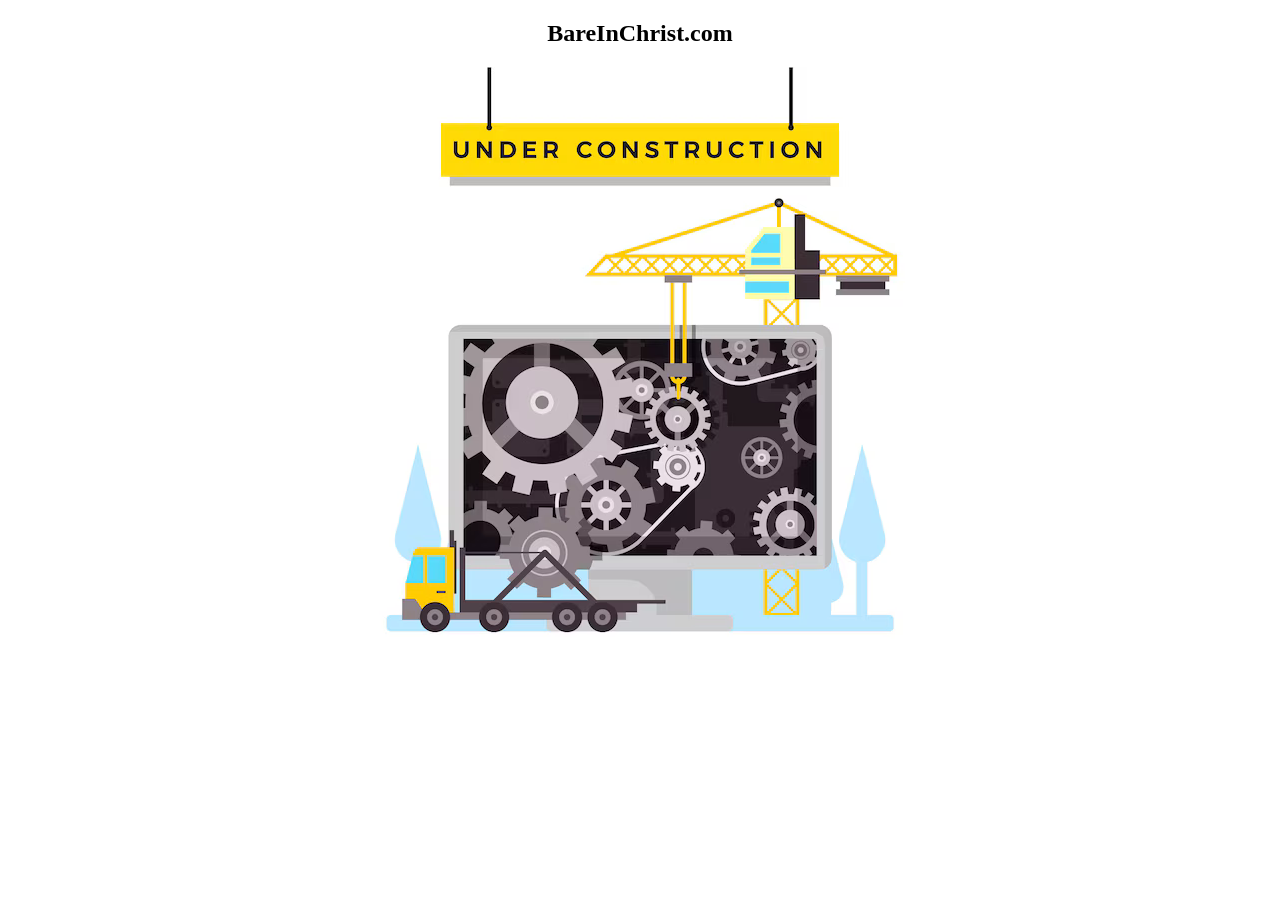
==== index.htm @ 4f3ec75a "Add files via upload" ====
<!DOCTYPE html>
<html lang="en">
<head>
    <meta charset="UTF-8">
    <meta name="viewport" content="width=device-width, initial-scale=1.0">
    <title>Website Coming Soon</title>

    <link rel="stylesheet" href="main.css">
    <link rel="stylesheet" href="media-query.css">
    
</head>

<body>
    <section>
        <h1>BareInChrist.com</h1>
        <div>
            <img src="eng-under-construction.png" alt="">
        </div>
    </section>
</body>
</html>
---- main.css ----
img {
    display: block;
    margin-left: auto;
    margin-right: auto;
}

h1 {text-align: center;}
p {text-align: center;}
div {text-align: center;}
---- media-query.css ----
/* 
  ##Device = Desktops
  ##Screen = 1281px to higher resolution desktops
*/

@media (min-width: 1281px) {
  
  /* CSS */
  
  img {
    width: 626px;
  }
}

/* 
  ##Device = Laptops, Desktops
  ##Screen = B/w 1025px to 1280px
*/

@media (min-width: 1025px) and (max-width: 1280px) {
  
  /* CSS */
  
  img {
    width: 626px;
  }
}

/* 
  ##Device = Tablets, Ipads (portrait)
  ##Screen = B/w 768px to 1024px
*/

@media (min-width: 768px) and (max-width: 1024px) {
  
  /* CSS */
  
  img {
    width: 626px;
  }
}

/* 
  ##Device = Tablets, Ipads (landscape)
  ##Screen = B/w 768px to 1024px
*/

@media (min-width: 768px) and (max-width: 1024px) and (orientation: landscape) {
  
  /* CSS */

  img {
    width: 626px;
  }
}

/* 
  ##Device = Low Resolution Tablets, Mobiles (Landscape)
  ##Screen = B/w 481px to 767px
*/

@media (min-width: 481px) and (max-width: 767px) {
  
  /* CSS */
  
  img {
    width: 80%;
  }
}

/* 
  ##Device = Most of the Smartphones Mobiles (Portrait)
  ##Screen = B/w 320px to 479px
*/

@media (min-width: 320px) and (max-width: 480px) {
  
  /* CSS */
  
  img {
    width: 80%;
  }
}
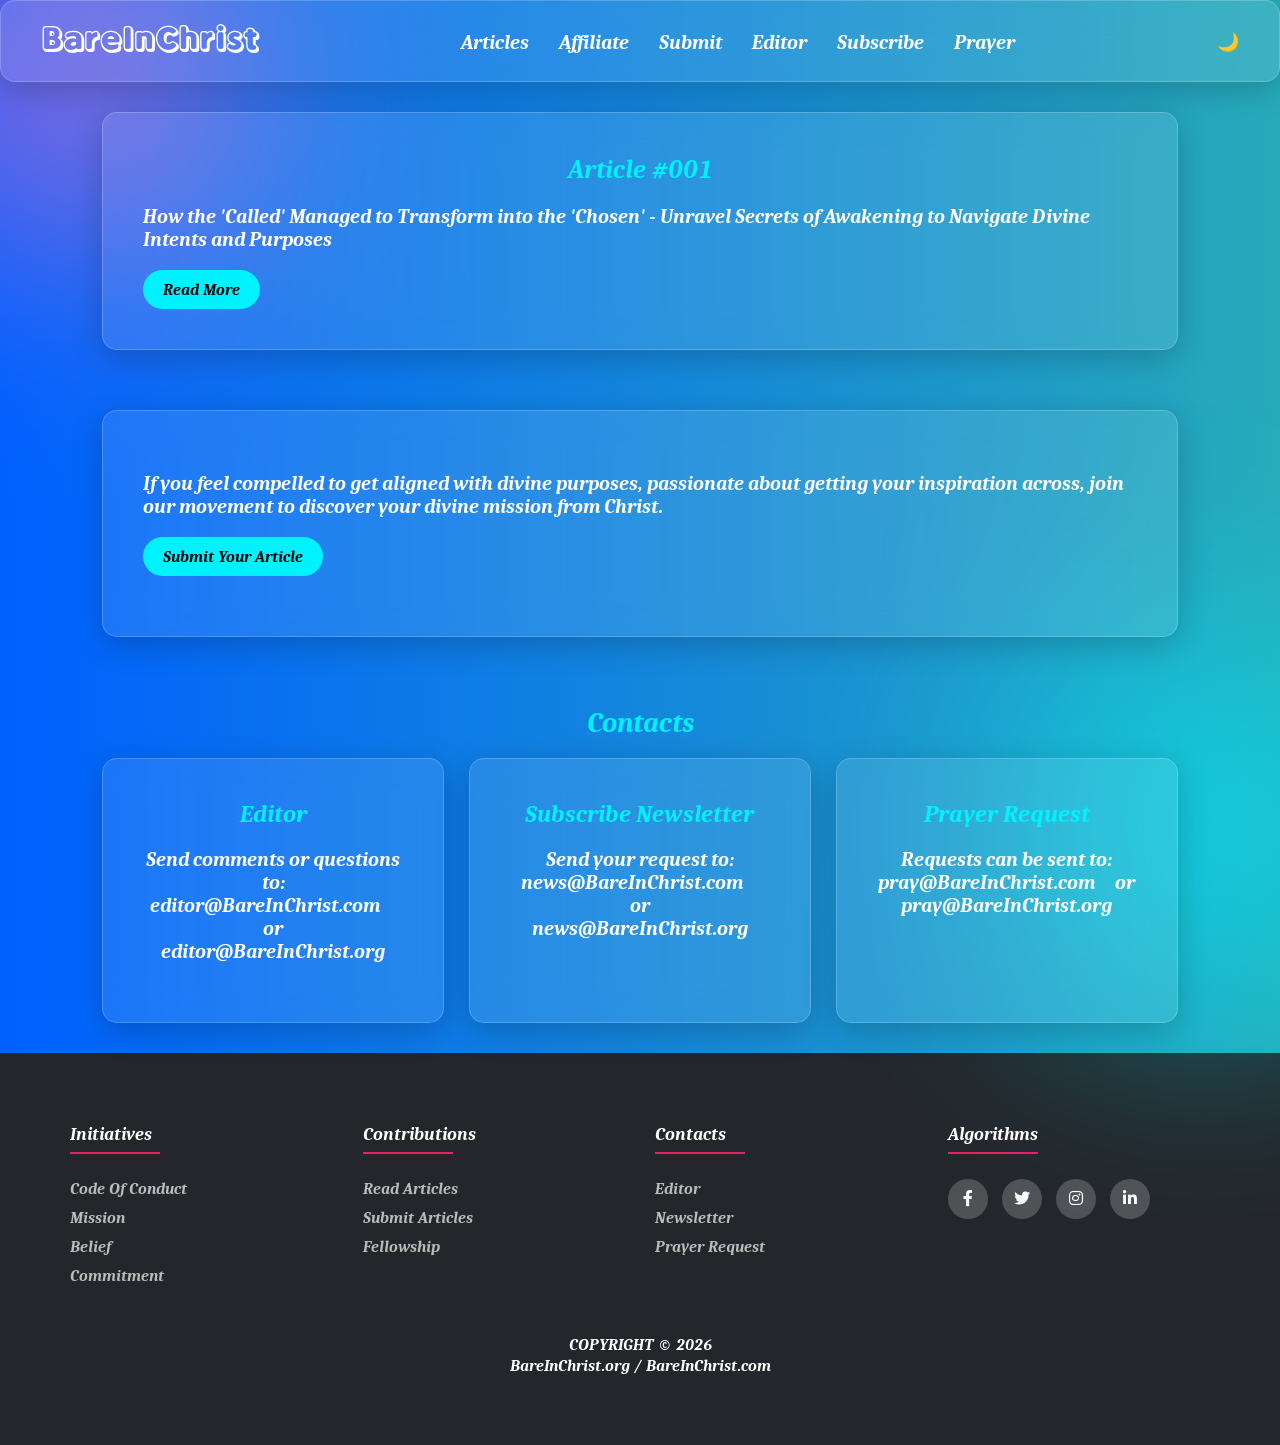
==== commit b6175a84: "Add files via upload" ====
--- a/index.htm
+++ b/index.htm
@@ -1,21 +1,216 @@
 <!DOCTYPE html>
 <html lang="en">
+
 <head>
+
     <meta charset="UTF-8">
     <meta name="viewport" content="width=device-width, initial-scale=1.0">
-    <title>Website Coming Soon</title>
-
-    <link rel="stylesheet" href="main.css">
-    <link rel="stylesheet" href="media-query.css">
+
+    <title>BareInChrist.com - Affiliate of BareInChrist.org</title>
+
+    <link rel="stylesheet" href="css/style.css">
     
+    <link rel="stylesheet" href="css/overlay.css">
+
+    <link rel="stylesheet" href="css/footer.css">
+
+    <link rel="stylesheet" type="text/css" href="font-awesome-5.15.1/all.min.css">
+
+
+    <script id="data1" type="application/json">
+    { "ID1" : "65:E@Coq2C6x?r9C:DE]4@>" }
+    </script>
+
+   <script id="data2" type="application/json">
+    { "ID2" : "65:E@Coq2C6x?r9C:DE]@C8" }
+    </script>
+
+       <script id="data3" type="application/json">
+    { "ID3" : "?6HDoq2C6x?r9C:DE]4@>" }
+    </script>
+
+       <script id="data4" type="application/json">
+    { "ID4" : "?6HDoq2C6x?r9C:DE]@C8" }
+    </script>
+
+       <script id="data5" type="application/json">
+    { "ID5" : "AC2Joq2C6x?r9C:DE]4@>" }
+    </script>
+
+       <script id="data6" type="application/json">
+    { "ID6" : "AC2Joq2C6x?r9C:DE]@C8" }
+    </script>
+
+    <script src="js/mnduhgkRGJOIE3HF6HO9ID8b6cOK.js"></script>
+
 </head>
 
+
 <body>
-    <section>
-        <h1>BareInChrist.com</h1>
-        <div>
-            <img src="eng-under-construction.png" alt="">
+
+    <!--- Background Blobs --->
+    <div class="blob blob1"></div>
+    <div class="blob blob2"></div>
+
+ 
+    <!--- Overlay Navigation PopUp Menu --->
+    <div id="myNav" class="overlay">
+        <a href="javascript:void(0)" class="closebtn" onclick="closeNav()">&times;</a>
+        <div id="overlay-content" class="overlay-content">
+            <a href="index.htm" onclick="closeNav()">Articles</a>
+            <a href="https://bareinchrist.org" onclick="closeNav()">Affiliate</a>
+            <a href="submit.htm" onclick="closeNav()">Submit</a>
+            <a href="#editor" onclick="closeNav()">Editor</a>
+            <a href="#subscribe" onclick="closeNav()">Subscribe</a>
+            <a href="#prayer" onclick="closeNav()">Prayer</a>
+        </div>
+    </div>
+
+    <header>
+    <nav class="navbar glass">
+        <span class="logo">
+                BareInChrist
+        </span>
+        <ul class="nav-links" id="navlinks">
+            <li><a href="index.htm">Articles</a></li>
+            <li><a href="https://bareinchrist.org">Affiliate</a></li>
+            <li><a href="submit.htm">Submit</a></li>
+            <li><a href="#editor">Editor</a></li>
+            <li><a href="#subscribe">Subscribe</a></li>
+            <li><a href="#prayer">Prayer</a></li>
+        </ul>
+        
+        <div class="nav-actions">
+            <button id="themeToggle">🌙</button>
+            <div class="hamburger" id="hamburger" onclick="openNav();">
+            &#9776;
+            </div>
+        </div>
+    </nav>
+    </header>
+
+
+    <!--- Hero Section --->
+    <section id="topic" class="section">
+        <div class="glass">
+            <div class="text">
+                <h2><span>Article #001</span></h2>
+                <p class="main">
+                    How the 'Called' Managed to Transform
+                    into the 'Chosen' - Unravel Secrets of
+                    Awakening to Navigate Divine 
+                    Intents and Purposes
+                </p>
+                <div class="buttons">
+                    <a href="art-001.htm" class="btn">Read More</a>
+                </div>
+            </div>
         </div>
     </section>
+
+    <!--- About --->
+    <section id="about" class="section">
+        <div class="glass">
+            <p class="main">
+                If you feel compelled to get aligned
+                with divine purposes, 
+                passionate about getting your 
+                inspiration across,
+                join our movement to discover your divine
+                mission from Christ.
+                <div class="buttons">
+                <a href="submit.htm" class="btn">Submit Your Article</a>
+                </div>
+            </p>
+        </div>
+    </section>
+
+    <!--- Projects --->
+    <section id="contact" class="section">
+        <h1>Contacts</h1>
+        <div class="project-grid">
+            <div id="editor" class="glass card">
+                <h3>Editor</h3>
+                <p class="main">
+                    Send comments or questions to: <br>
+                    <script>lzSkcVJmID1pOiUIjwe();</script> &nbsp; &nbsp; or <br>
+                    <script>vfV186SiID2j873jDMb();</script>
+                </p>
+            </div>
+            <div id="subscribe" class="glass card">
+                <h3>Subscribe Newsletter</h3>
+                <p class="main">
+                    Send your request to: <br>
+                    <script>mgU093JpID3n8k6lPCz();</script> &nbsp; &nbsp; or <br>
+                    <script>adf6y7QhID4kjUR8y2b();</script>
+                </p>
+            </div>
+            <div id="prayer" class="glass card">
+                <h3>Prayer Request</h3>
+                <p class="main">
+                    Requests can be sent to: <br>
+                    <script>qp9R6K8sID5siMF6g5Z();</script> &nbsp; &nbsp; or <br>
+                    <script>baidufsyID6qweovksh();</script>
+                </p>
+            </div>
+        </div>
+    </section>
+
+    <!--- Footer --->
+    <footer class="footer">
+        <div class="footer-container">
+            <div class="footer-row">
+                <div class="footer-col">
+                    <h4>Initiatives</h4>
+                    <ul>
+                        <li><a href="https://bareinchrist.org/code.htm">Code of Conduct</a></li>
+                        <li><a href="https://bareinchrist.org/mission.htm">Mission</a></li>
+                        <li><a href="https://bareinchrist.org/belief.htm">Belief</a></li>
+                        <li><a href="https://bareinchrist.org/commit.htm">Commitment</a></li>
+
+                    </ul>
+                </div>
+                <div class="footer-col">
+                    <h4>Contributions</h4>
+                    <ul>
+                        <li><a href="index.htm">Read Articles</a></li>
+                        <li><a href="submit.htm">Submit Articles</a></li>
+                        <li><a href="https://bareinchrist.org/fellowship.htm">Fellowship</a></li>
+                    </ul>
+                </div>
+                <div class="footer-col">
+                    <h4>Contacts</h4>
+                    <ul>
+                        <li><a href="index.htm#editor">Editor</a></li>
+                        <li><a href="index.htm#subscribe">Newsletter</a></li>
+                        <li><a href="index.htm#prayer">Prayer Request</a></li>
+                    </ul>
+                </div>
+                <div class="footer-col">
+                    <h4>Algorithms</h4>
+                    <div class="social-links">
+                        <a href="https://facebook.com"><i class="fab fa-facebook-f"></i></a>
+                        <a href="https://x.com"><i class="fab fa-twitter"></i></a>
+                        <a href="https://instagram.com"><i class="fab fa-instagram"></i></a>
+                        <a href="https://linkedin.com"><i class="fab fa-linkedin-in"></i></a>
+                    </div>
+                </div>
+            </div>
+        </div>
+        <div class="footer-copyright">
+            <div>
+                COPYRIGHT © <script>document.write( new Date().getFullYear() );</script> 
+            </div>
+            <div>
+                BareInChrist.org / BareInChrist.com
+            </div>
+        </div>
+    </footer>
+
 </body>
-</html>      +
+    <script src="js/scripts.js"></script>
+
+    <script src="js/overlay.js"></script>
+
+</html>
--- a/css/style.css
+++ b/css/style.css
@@ -0,0 +1,317 @@
+
+
+@font-face {
+    font-display: swap; 
+    font-family: 'BubaDEMO-Outline';
+    font-style: normal;
+    font-weight: bold;
+    src: url('BubaDEMO-Outline.otf') format('opentype'); 
+}
+
+span.logo {
+    font-family: 'BubaDEMO-Outline';
+    font-size: 33px;
+    line-height: 3rem; 
+}
+
+
+@font-face {
+    font-display: swap; 
+    font-family: 'Caladea-BoldItalic';
+    font-style: normal;
+    font-weight: bold;
+    src: url('Caladea-BoldItalic.ttf') format('truetype'); 
+    #font-size: 33px;
+    line-height: 0.8rem;
+}
+
+
+@font-face {
+    font-display: swap; 
+    font-family: 'Ampera';
+    font-style: normal;
+    font-weight: bold;
+    src: url('Ampera.ttf') format('truetype'); 
+}
+
+span.signature {
+    font-family: 'Ampera';
+    font-size: 33px;
+    line-height: 2.8rem;
+}
+
+
+*{
+    margin: 0;
+    padding: 0;
+    box-sizing: border-box;
+    #font-family: 'Segoe UI', Tahoma, Geneva, Verdana, sans-serif;
+    font-family: 'Caladea-BoldItalic';
+    scroll-behavior: smooth;
+}
+
+
+body {
+    min-height: 100vh;
+    background: linear-gradient(to right, #0061FF, #27abba);
+    color: #fff;
+    overflow-x: hidden
+}
+
+
+/*--- Dark Mode ---*/
+body.dark {
+    background: linear-gradient(
+        135deg, #141e30, #243b55
+    );
+}
+
+
+/*--- Blobs ---*/
+
+.blob {
+    position: absolute;
+    width: 350px;
+    height: 350px;
+    border-radius: 50%;
+    filter: blur(120px);
+    opacity: 0.6;
+    #z-index: -1;
+    pointer-events: none;
+}
+
+.blob1 {
+    background: #ff6ec4;
+    top: -100px;
+    left: -100px;
+}
+
+.blob2 {
+    background: #00f2fe;
+    bottom: -100px;
+    right: -100px;
+}
+
+
+/* navbar */
+
+header {
+    padding: 20px, 8%;
+}
+
+.navbar {
+    display: flex;
+    justify-content: space-between;
+    align-items: center;
+    height: 80px;
+}
+
+.nav-links {
+    display: flex;
+    gap: 30px;
+    list-style: none;
+    font-size: 24px;
+}
+
+.nav-links a {
+    color: #fff;
+    text-decoration: none;
+    transition: 0.3s;
+}
+
+.nav-links a:hover {
+    opacity: 0.7;
+    text-decoration: underline;
+    font-weight: bold;
+    font-size: +1;
+    color: cyan;
+}
+
+
+.nav-actions {
+    display: flex;
+    gap: 15px;
+    align-items: center;
+}
+
+#themeToggle {
+    background: none;
+    border: none;
+    font-size: 18px;
+    cursor: pointer;
+    color:#fff;
+}
+
+.menu-button{
+    display: none;
+    background: none;
+    font-size: 28px;
+    font-weight: bold;
+}
+
+.hamburger {
+    display: none;
+    font-size: 26px;
+    cursor: pointer;
+}
+
+
+/*--- Image ---*/
+
+.image img {
+    width: 260px;
+    height: 260px;
+    border-radius: 50%;
+    border: 4px solid rgba(255, 255, 255, 0.4);
+}
+
+
+/*--- Buttons ---*/
+
+.buttons {
+    display: flex;
+    gap: 15px;
+    margin-top: 20px;
+}
+
+.btn {
+    padding: 10px 20px;
+    border-radius: 25px;
+    background: #00f2fe;
+    color: #000;
+    font-weight: bold;
+    text-decoration: none;
+    transition: 0.3s;
+}
+
+.btn:hover {
+    transform: translateY(-3px);
+    #background: darkgoldenrod;
+    background: darkred;
+    color: #fff;
+}
+
+.btn.outline {
+    background: transparent;
+    border: 2px solid #fff;
+    color: #fff;
+}
+
+
+/*--- Projects ---*/
+
+.project-grid {
+    display: grid;
+    grid-template-columns: 
+        repeat(auto-fit, minmax(250px, 1fr));
+    gap: 25px;
+}
+
+.card {
+    text-align: center;
+    transition: 0.3s;
+}
+
+.card:hover {
+    /*  transform: translateY(-8px);  */
+    transform: translateY(-10px) scale(1.05);
+}
+
+
+/*--- glass ---*/
+.glass {
+    background: rgba(255, 255, 255, 0.1);
+    backdrop-filter: blur(18px);
+    border-radius: 15px;
+    border: 1px solid rgba(255, 255, 255, 0.2);
+    box-shadow: 0 8px 32px rgba(0, 0, 0, 0.2);
+    padding: 40px;
+}
+
+
+/*--- Responsive ---*/
+
+@media(max-width: 968px){
+    .nav-links {
+        display: none;
+    }
+    .hamburger {
+        display: flex;
+        gap: 10px;
+    }
+}
+
+@media(min-width: 970px){
+    .hamburger {
+        display: none;
+    }
+}
+
+
+/*--- Sections ---*/
+
+section {
+    padding: 30px 8%;  /*--- outside spacing ---*/
+}
+
+section h1 {
+    text-align: center;
+    margin-top: 8px;
+    margin-bottom: 20px;
+    #margin: 8px 0;
+}
+
+section h2 {
+    text-align: center;
+    #margin-top: 0;
+    #margin-bottom: 10px;
+    #margin: 8px 0;
+}
+
+section h3 {
+    text-align: center;
+    #margin-top: 0;
+    #margin-bottom: 10px;
+    #margin: 8px 0;
+}
+
+
+/*--- Paragraph ---*/
+
+p {
+    font-size: 20px;
+    margin-top: 20px;
+    margin-bottom: 20px;
+}
+
+p.quote {
+    font-size: 16px;
+}
+
+p.main {
+    font-size: 20px;   
+}
+
+h1 {
+    font-size: 28px;
+    color: #00f2fe;
+}
+
+h2 {
+    font-size: 26px;
+    color: #00f2fe;
+}
+
+h3 {
+    font-size: 24px;
+    color: #00f2fe;
+}
+
+ul {
+    list-style-type: disc; 
+    list-style: disc;
+}
+
+li {
+    font-size: 20px;
+}
--- a/css/overlay.css
+++ b/css/overlay.css
@@ -0,0 +1,72 @@
+.overlay {
+  display: none;
+  height: 500px;
+  #width: 100%;
+  width: 250px;
+  position: fixed;
+  z-index: 1;
+  top: 0;
+  #left: 0;
+  right: 0;
+  #background-color: rgb(0,0,0);
+  #background-color: rgba(0,0,0, 0.9);
+  background-color: rgba(255, 255, 255, .55);
+  #background: linear-gradient(135deg, #141e30, #243b55);
+  flex-direction: column;
+  align-items: flex-start;
+  justify-content: flex-start;
+  border-radius: 15px;
+}
+
+.overlay-content {
+  display: none;
+  position: relative;
+  top: 15%;
+  width: 100%;
+  height: 100%;
+  text-align: center;
+  margin-top: 5px;
+  margin-bottom: 5px;
+  gap: 5px;
+}
+
+.overlay a {
+  padding: 5px;
+  text-decoration: none;
+  font-size: 34px;
+  font-weight: bold;
+  #color: #818181;
+  color: darkblue;
+  display: block;
+  transition: 0.3s;
+}
+
+.overlay a:hover, .overlay a:focus {
+  #color: #f1f1f1;
+  #color: darkcyan;
+  #color: cyan;
+  #color: yellow;
+  color: red;
+  font-weight: bolder;
+  font-size: 36px;
+}
+
+
+/*--- max-height: 450px; ---*/
+@media screen and (max-height: 768px) {
+  .overlay a {font-size: 25px}
+  .overlay a:hover {font-size: 27px}
+  .overlay .closebtn {
+  font-size: 45px;
+  top: 0;
+  right: 28px;
+  position: absolute;
+  }
+  .overlay .closebtn:hover {
+    font-size: 45px;
+    font-weight: bold;
+    top: 0;
+    right: 28px;
+    position: absolute; 
+  }
+}
--- a/css/footer.css
+++ b/css/footer.css
@@ -0,0 +1,99 @@
+
+.footer-container{
+	max-width: 1170px;
+	margin:auto;
+}
+
+.footer-row{
+	display: flex;
+	flex-wrap: wrap;
+}
+
+ul{
+	list-style: none;
+}
+
+.footer{
+	background-color: #24262b;
+    padding: 70px 0;
+}
+
+.footer-col{
+   width: 25%;
+   padding: 0 15px;
+}
+.footer-col h4{
+	font-size: 18px;
+	color: #ffffff;
+	text-transform: capitalize;
+	margin-bottom: 35px;
+	font-weight: 500;
+	position: relative;
+}
+.footer-col h4::before{
+	content: '';
+	position: absolute;
+	left:0;
+	bottom: -10px;
+	background-color: #e91e63;
+	height: 2px;
+	box-sizing: border-box;
+	width: 90px;
+}
+.footer-col ul li:not(:last-child){
+	margin-bottom: 10px;
+}
+.footer-col ul li a{
+	font-size: 16px;
+	text-transform: capitalize;
+	color: #ffffff;
+	text-decoration: none;
+	font-weight: 300;
+	color: #bbbbbb;
+	display: block;
+	transition: all 0.3s ease;
+}
+.footer-col ul li a:hover{
+	color: #ffffff;
+	padding-left: 8px;
+}
+.footer-col .social-links a{
+	display: inline-block;
+	height: 40px;
+	width: 40px;
+	background-color: rgba(255,255,255,0.2);
+	margin:0 10px 10px 0;
+	text-align: center;
+	line-height: 40px;
+	border-radius: 50%;
+	color: #ffffff;
+	transition: all 0.5s ease;
+}
+.footer-col .social-links a:hover{
+	color: #24262b;
+	background-color: #ffffff;
+}
+
+.footer-copyright {
+	display: flex;
+	flex-direction: column;
+	align-items: center;
+	justify-content: center;
+	text-align: center;
+	font-size: 16px;
+	margin-top: 50px;
+	row-gap: 2px;
+}
+
+/*responsive*/
+@media(max-width: 767px){
+  .footer-col{
+    width: 50%;
+    margin-bottom: 30px;
+}
+}
+@media(max-width: 574px){
+  .footer-col{
+    width: 100%;
+}
+}
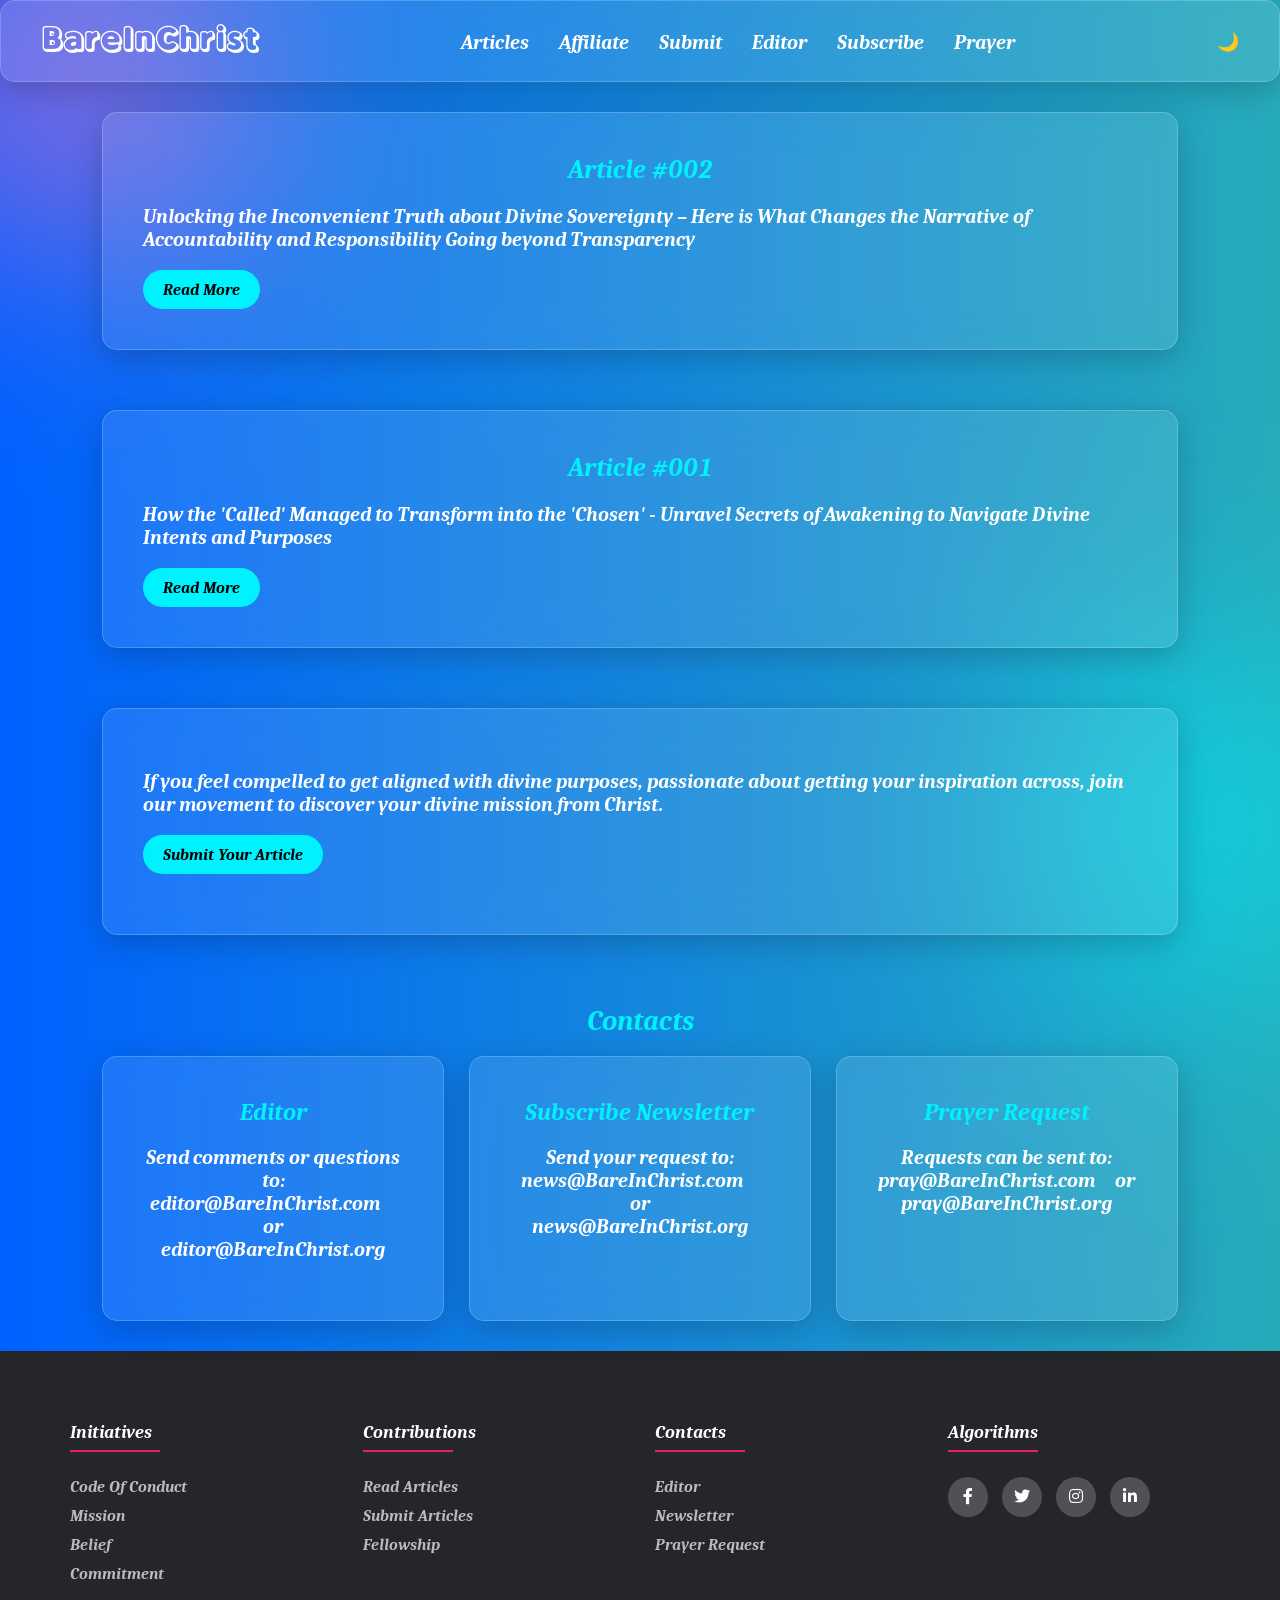
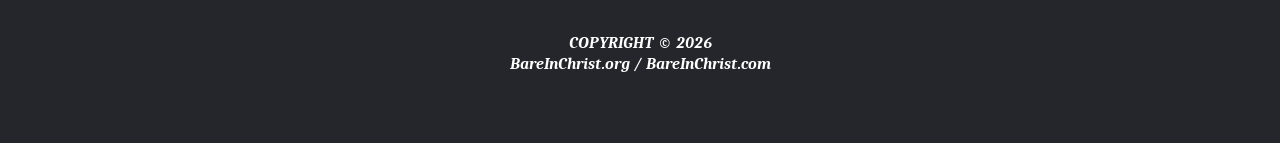
==== commit 9db3336a: "Add files via upload" ====
--- a/index.htm
+++ b/index.htm
@@ -91,6 +91,23 @@
 
 
     <!--- Hero Section --->
+
+    <section id="topic" class="section">
+        <div class="glass">
+            <div class="text">
+                <h2><span>Article #002</span></h2>
+                <p class="main">
+                    Unlocking the Inconvenient Truth about Divine Sovereignty 
+                    – Here is What Changes the Narrative of Accountability and 
+                    Responsibility Going beyond Transparency
+                </p>
+                <div class="buttons">
+                    <a href="art-002.htm" class="btn">Read More</a>
+                </div>
+            </div>
+        </div>
+    </section>
+
     <section id="topic" class="section">
         <div class="glass">
             <div class="text">
@@ -107,6 +124,7 @@
             </div>
         </div>
     </section>
+
 
     <!--- About --->
     <section id="about" class="section">
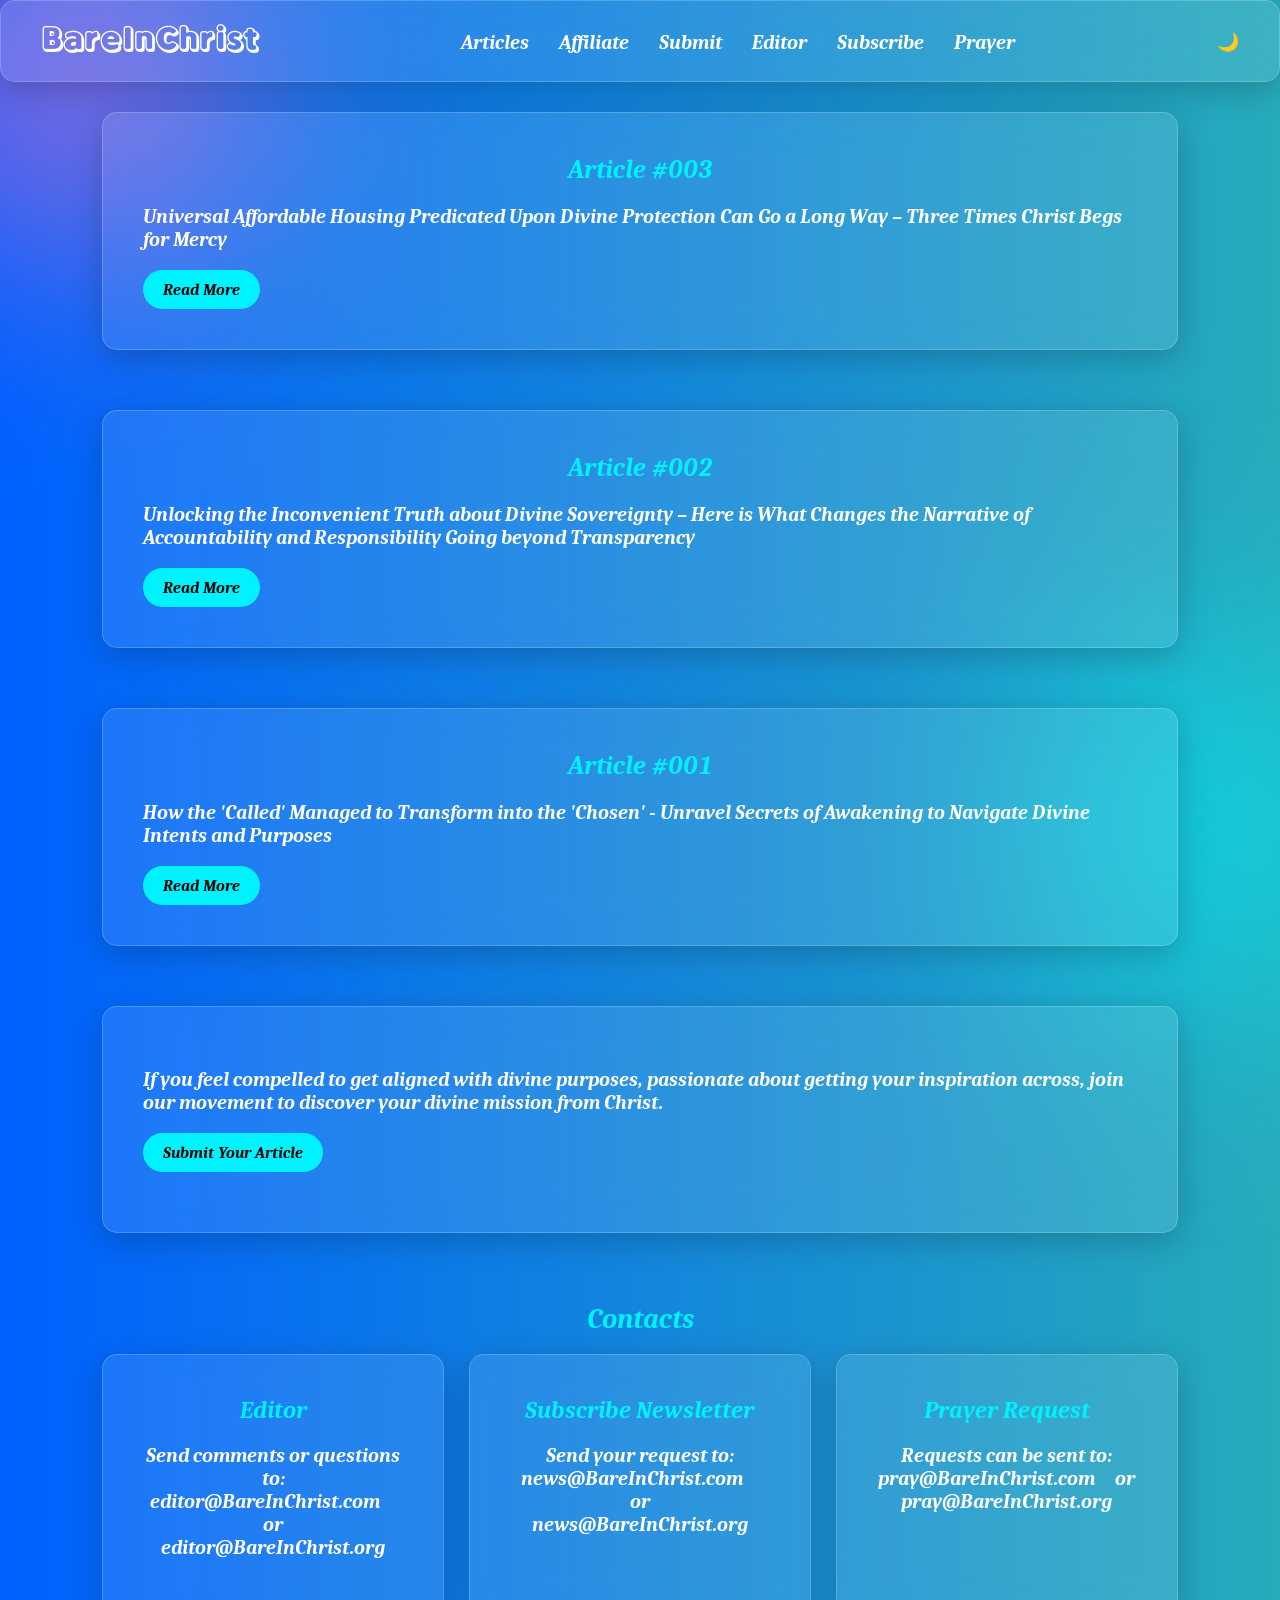
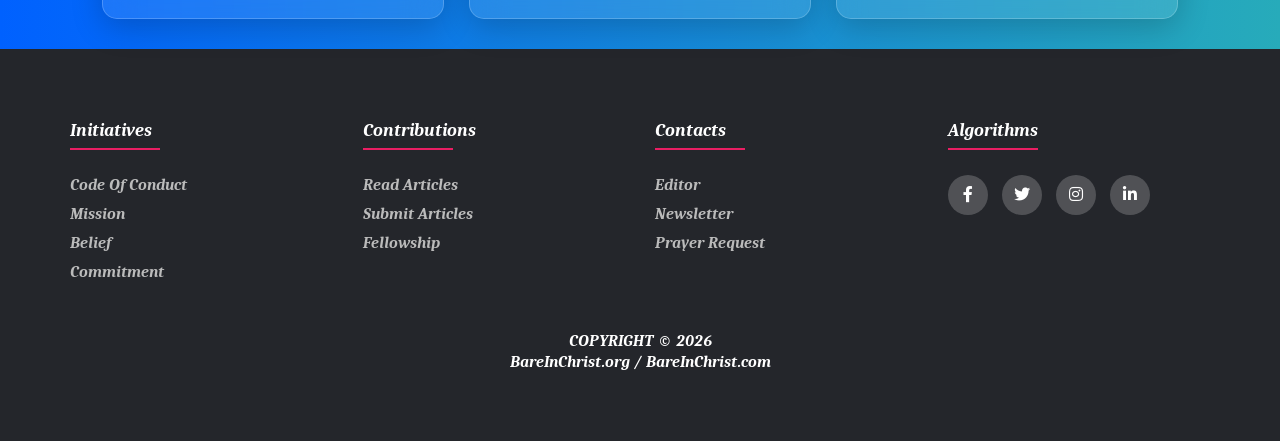
==== commit ed3e5b06: "Add files via upload" ====
--- a/index.htm
+++ b/index.htm
@@ -90,7 +90,24 @@
     </header>
 
 
+
     <!--- Hero Section --->
+
+    <section id="topic" class="section">
+        <div class="glass">
+            <div class="text">
+                <h2><span>Article #003</span></h2>
+                <p class="main">
+                    Universal Affordable Housing Predicated Upon 
+                    Divine Protection Can Go a Long Way 
+                    – Three Times Christ Begs for Mercy
+                </p>
+                <div class="buttons">
+                    <a href="art-003.htm" class="btn">Read More</a>
+                </div>
+            </div>
+        </div>
+    </section>
 
     <section id="topic" class="section">
         <div class="glass">
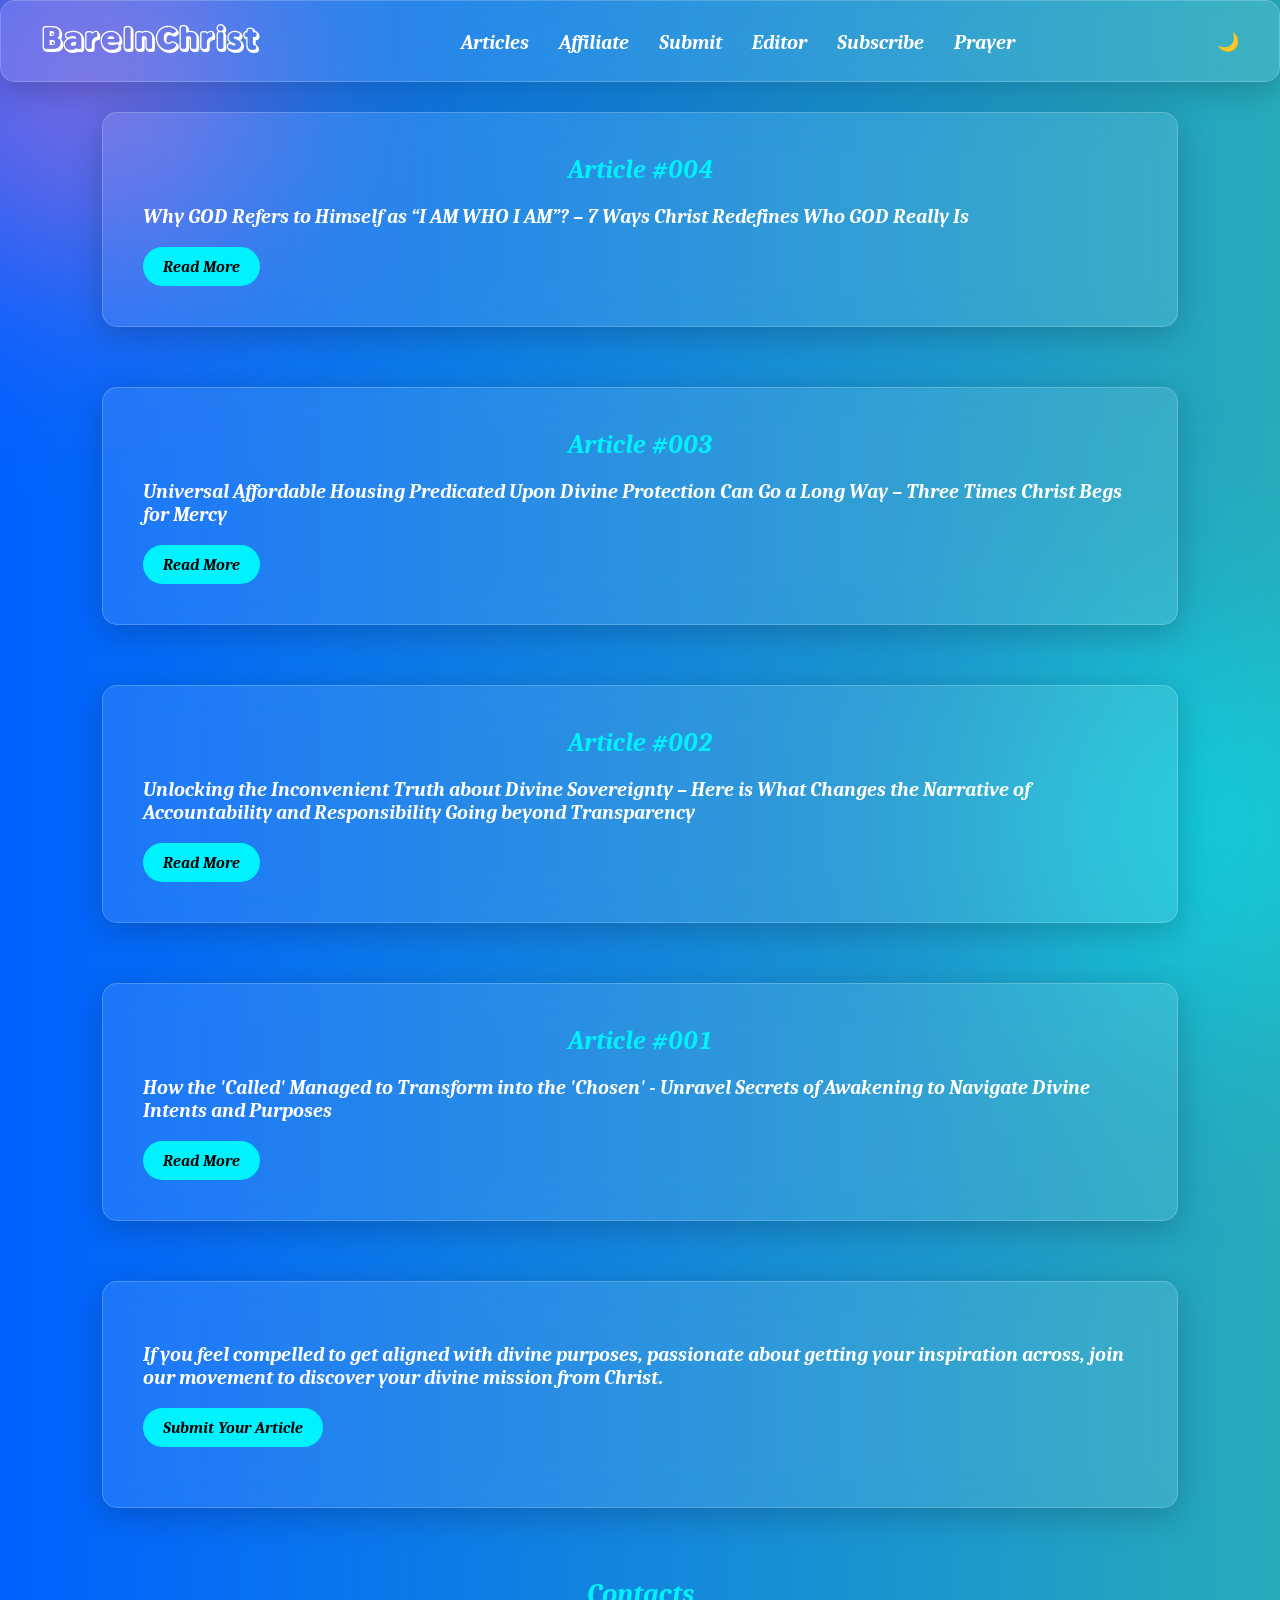
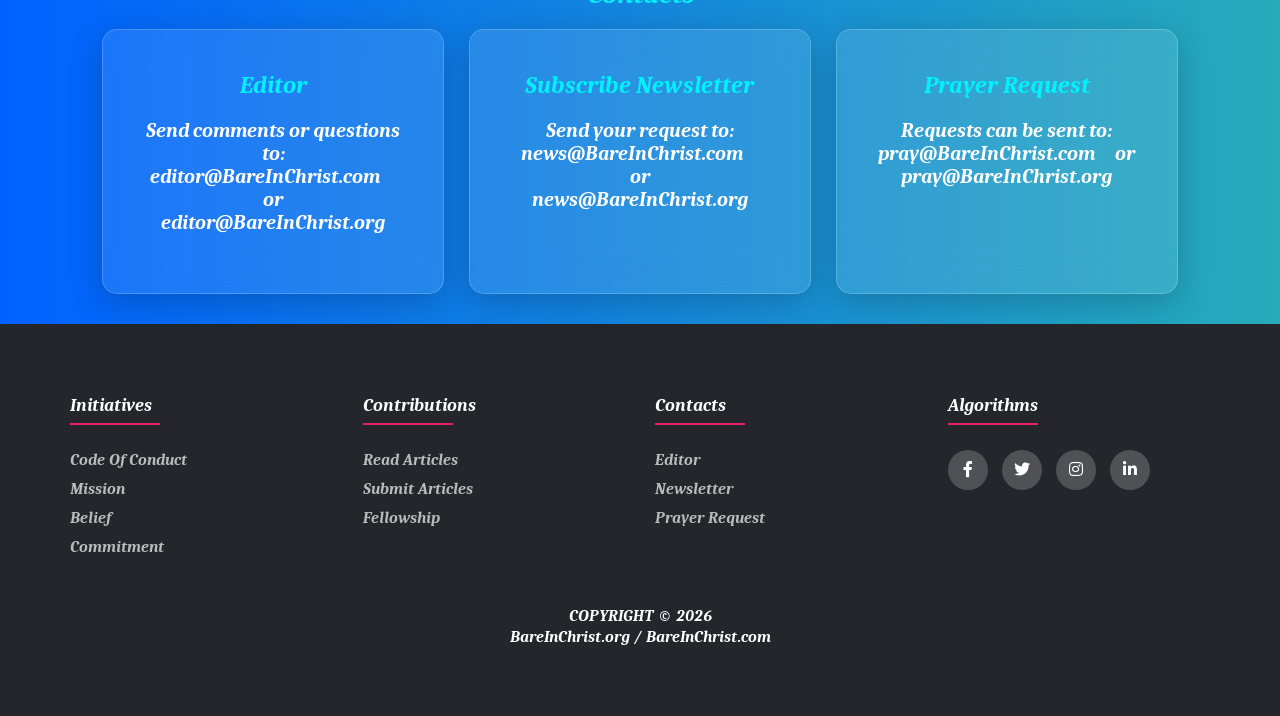
==== commit 70122c57: "Add files via upload" ====
--- a/index.htm
+++ b/index.htm
@@ -96,6 +96,21 @@
     <section id="topic" class="section">
         <div class="glass">
             <div class="text">
+                <h2><span>Article #004</span></h2>
+                <p class="main">
+                    Why GOD Refers to Himself as “I AM WHO I AM”? 
+                    – 7 Ways Christ Redefines Who GOD Really Is
+                </p>
+                <div class="buttons">
+                    <a href="art-004.htm" class="btn">Read More</a>
+                </div>
+            </div>
+        </div>
+    </section>
+
+    <section id="topic" class="section">
+        <div class="glass">
+            <div class="text">
                 <h2><span>Article #003</span></h2>
                 <p class="main">
                     Universal Affordable Housing Predicated Upon 
--- a/css/style.css
+++ b/css/style.css
@@ -308,6 +308,7 @@
 }
 
 ul {
+    font-size: 20px;
     list-style-type: disc; 
     list-style: disc;
 }
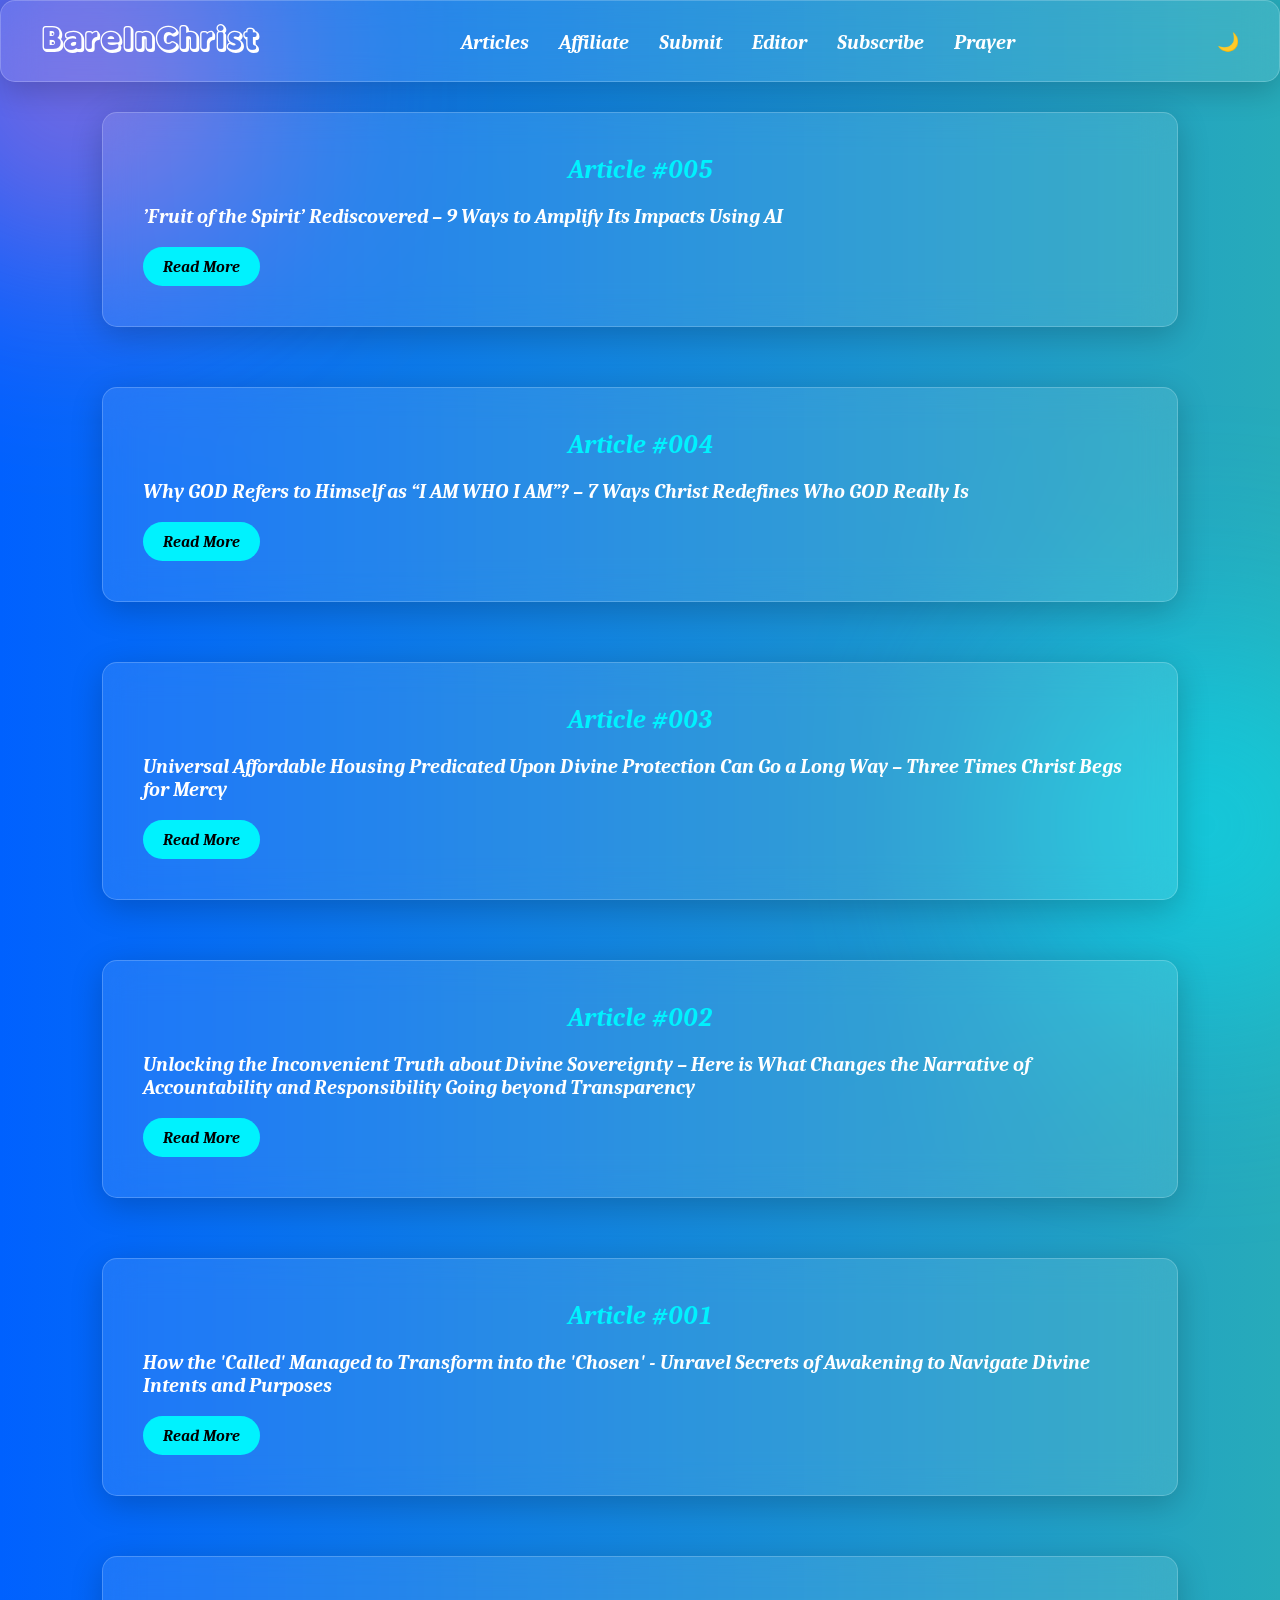
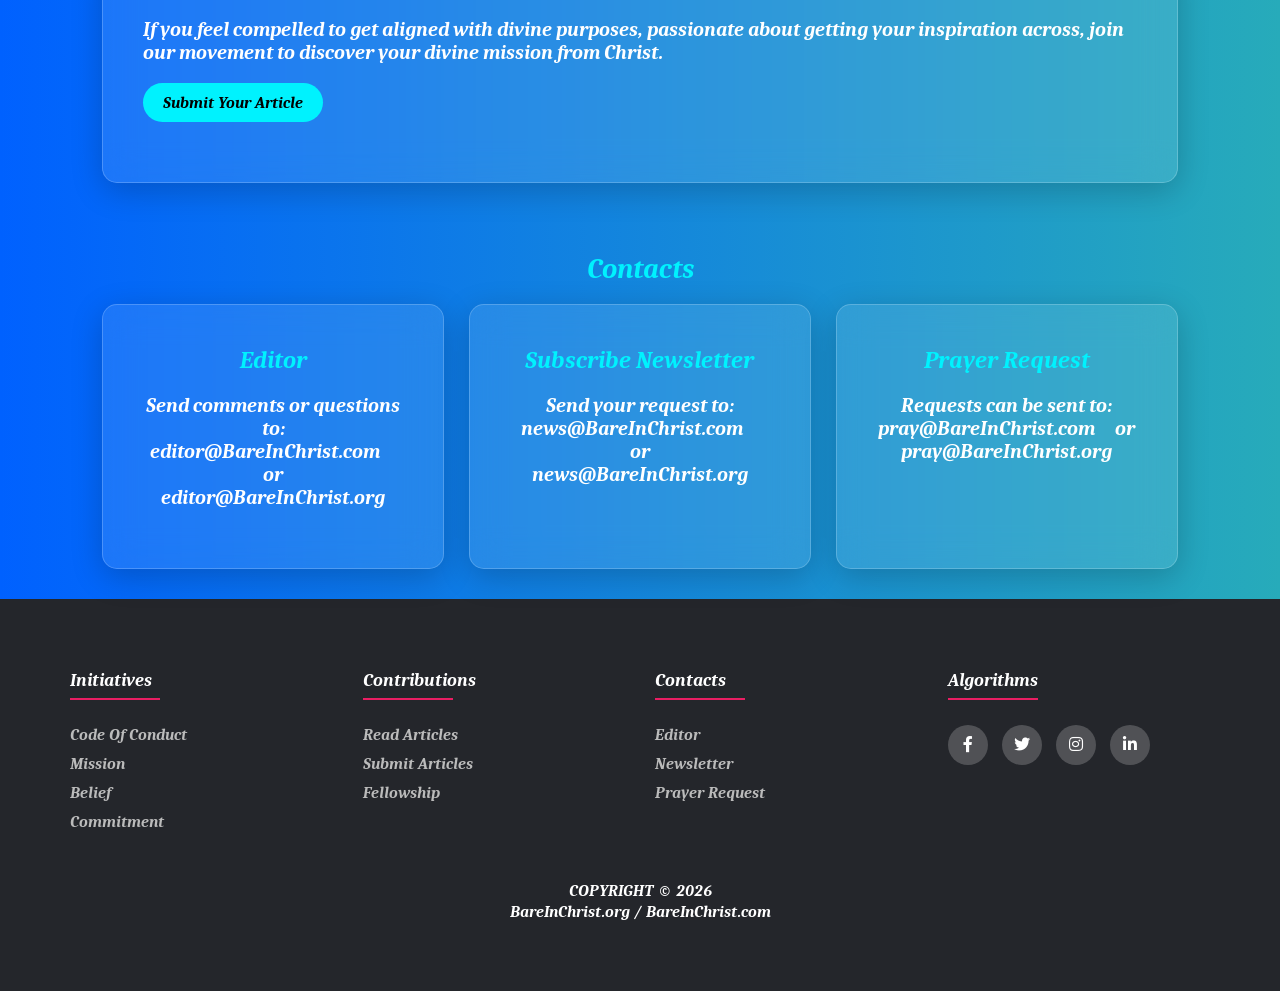
==== commit 77b0e187: "Add files via upload" ====
--- a/index.htm
+++ b/index.htm
@@ -96,6 +96,21 @@
     <section id="topic" class="section">
         <div class="glass">
             <div class="text">
+                <h2><span>Article #005</span></h2>
+                <p class="main">
+                    ’Fruit of the Spirit’ Rediscovered 
+                    – 9 Ways to Amplify Its Impacts Using AI 
+                </p>
+                <div class="buttons">
+                    <a href="art-005.htm" class="btn">Read More</a>
+                </div>
+            </div>
+        </div>
+    </section>
+
+    <section id="topic" class="section">
+        <div class="glass">
+            <div class="text">
                 <h2><span>Article #004</span></h2>
                 <p class="main">
                     Why GOD Refers to Himself as “I AM WHO I AM”? 
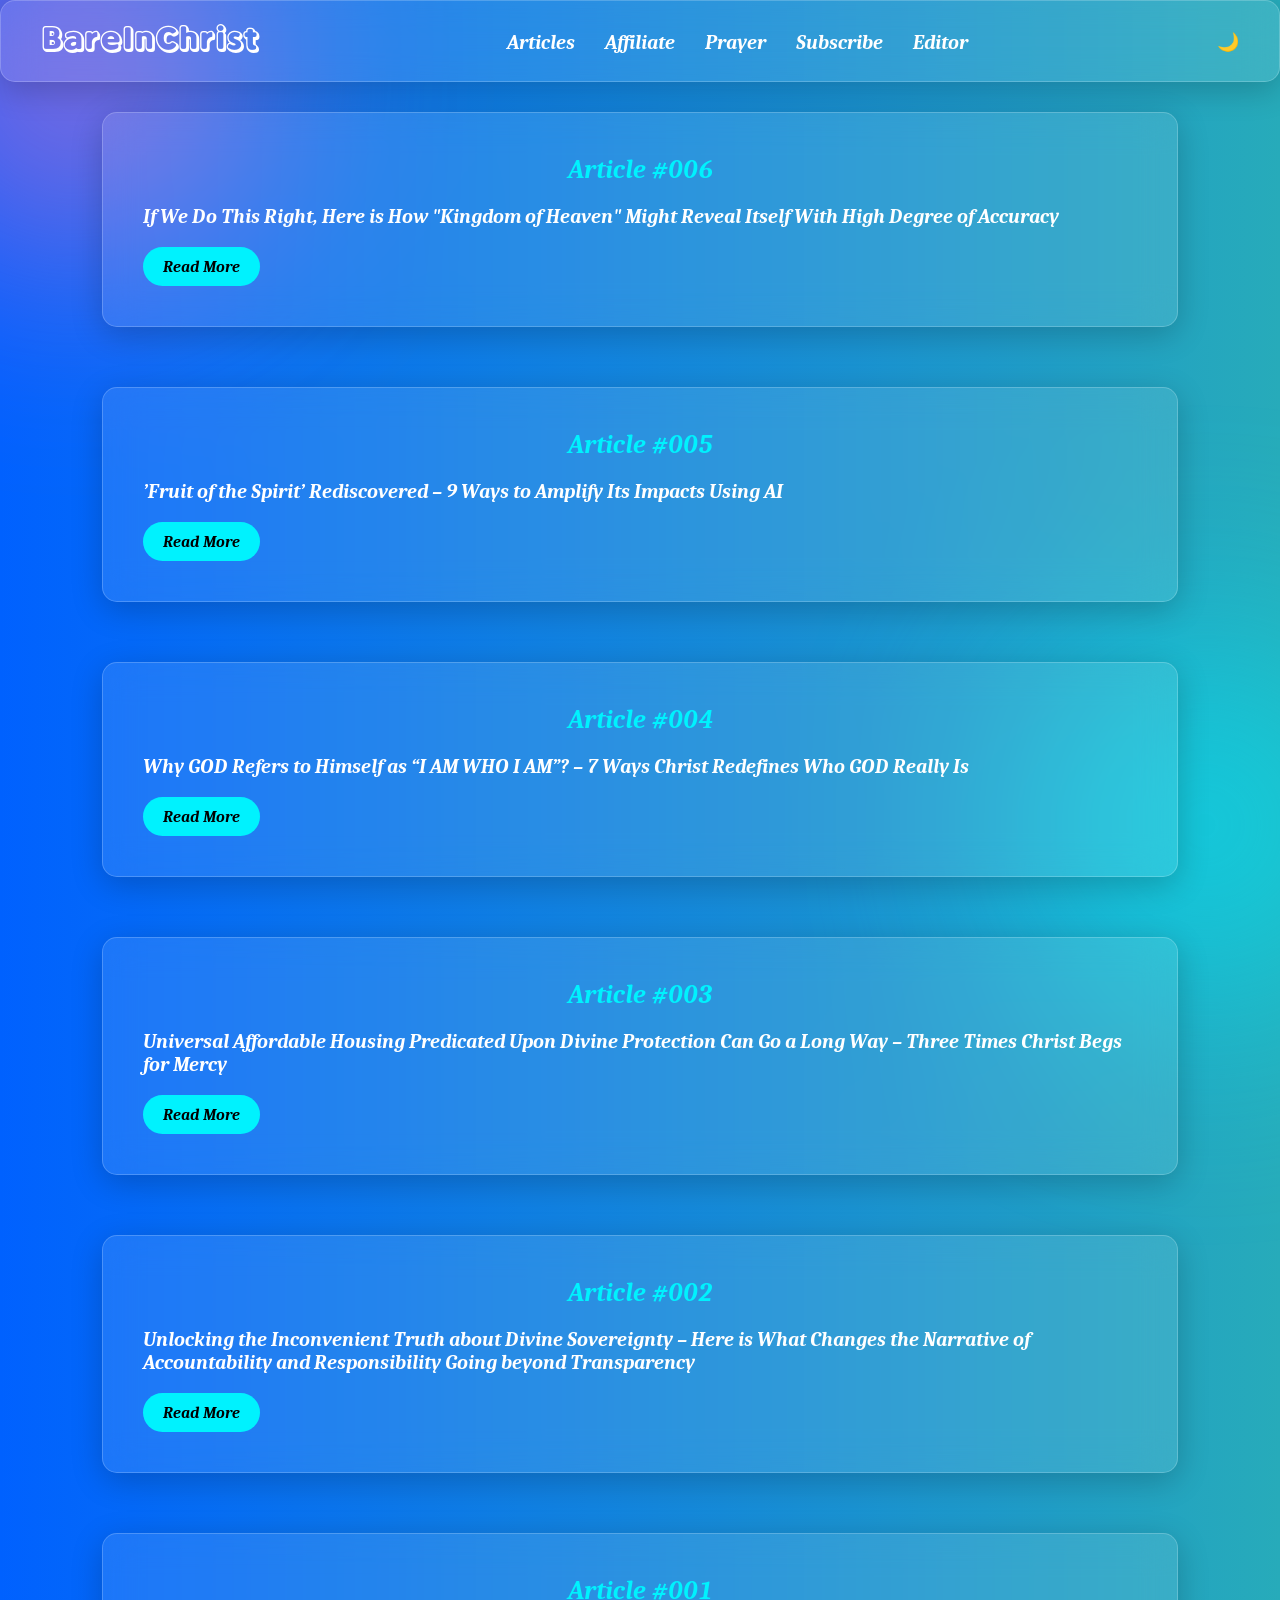
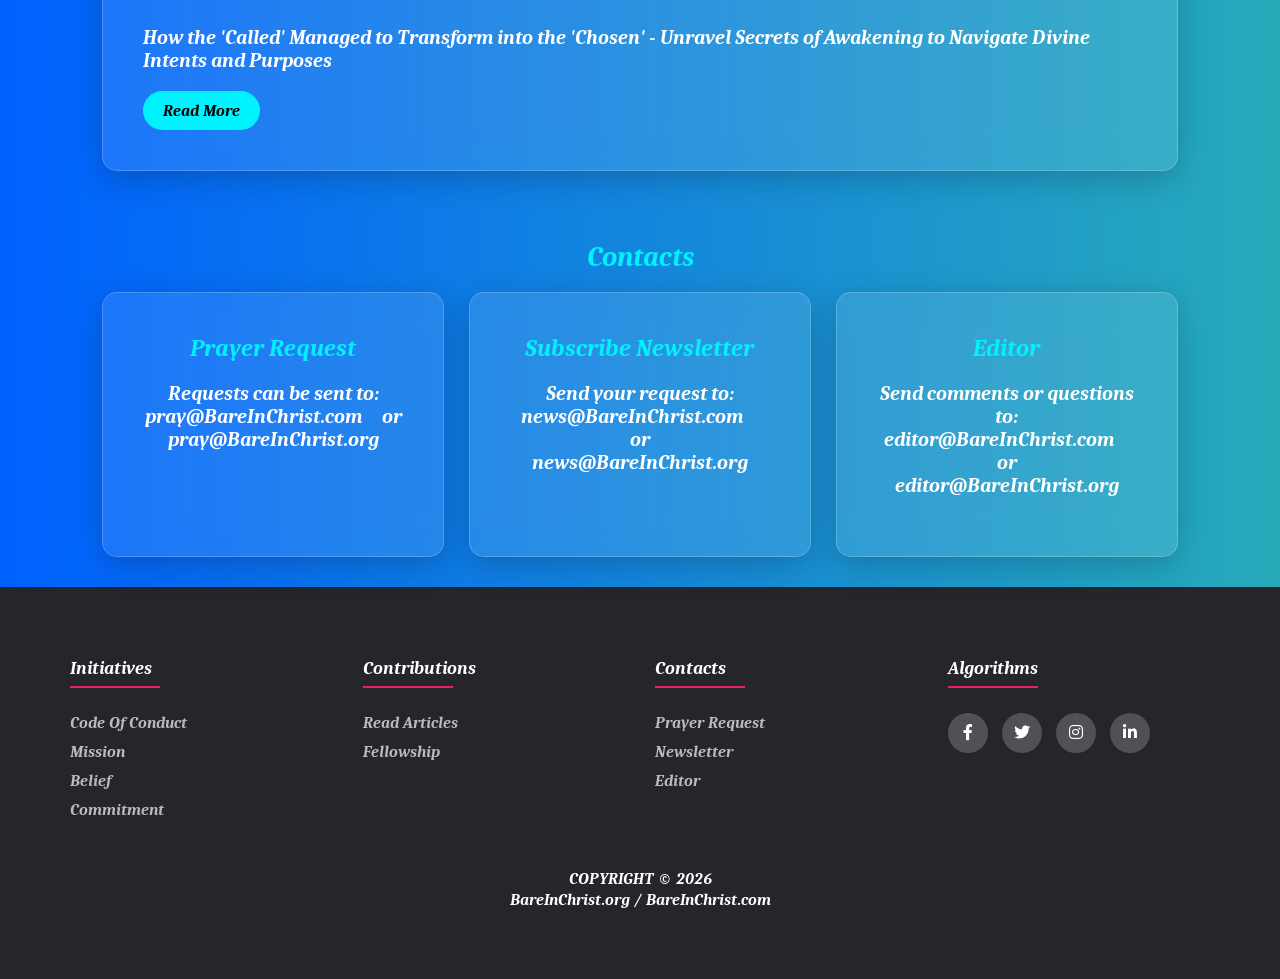
==== commit 3c4dc31d: "Add files via upload" ====
--- a/index.htm
+++ b/index.htm
@@ -59,10 +59,10 @@
         <div id="overlay-content" class="overlay-content">
             <a href="index.htm" onclick="closeNav()">Articles</a>
             <a href="https://bareinchrist.org" onclick="closeNav()">Affiliate</a>
-            <a href="submit.htm" onclick="closeNav()">Submit</a>
+            <a href="#prayer" onclick="closeNav()">Prayer</a>
+            <a href="#subscribe" onclick="closeNav()">Subscribe</a>
             <a href="#editor" onclick="closeNav()">Editor</a>
-            <a href="#subscribe" onclick="closeNav()">Subscribe</a>
-            <a href="#prayer" onclick="closeNav()">Prayer</a>
+
         </div>
     </div>
 
@@ -74,10 +74,9 @@
         <ul class="nav-links" id="navlinks">
             <li><a href="index.htm">Articles</a></li>
             <li><a href="https://bareinchrist.org">Affiliate</a></li>
-            <li><a href="submit.htm">Submit</a></li>
+            <li><a href="#prayer">Prayer</a></li>
+            <li><a href="#subscribe">Subscribe</a></li>
             <li><a href="#editor">Editor</a></li>
-            <li><a href="#subscribe">Subscribe</a></li>
-            <li><a href="#prayer">Prayer</a></li>
         </ul>
         
         <div class="nav-actions">
@@ -96,6 +95,21 @@
     <section id="topic" class="section">
         <div class="glass">
             <div class="text">
+                <h2><span>Article #006</span></h2>
+                <p class="main">
+                    If We Do This Right, Here is How "Kingdom of Heaven" 
+                    Might Reveal Itself With High Degree of Accuracy
+                </p>
+                <div class="buttons">
+                    <a href="art-006.htm" class="btn">Read More</a>
+                </div>
+            </div>
+        </div>
+    </section>
+
+    <section id="topic" class="section">
+        <div class="glass">
+            <div class="text">
                 <h2><span>Article #005</span></h2>
                 <p class="main">
                     ’Fruit of the Spirit’ Rediscovered 
@@ -173,27 +187,26 @@
     </section>
 
 
-    <!--- About --->
-    <section id="about" class="section">
-        <div class="glass">
-            <p class="main">
-                If you feel compelled to get aligned
-                with divine purposes, 
-                passionate about getting your 
-                inspiration across,
-                join our movement to discover your divine
-                mission from Christ.
-                <div class="buttons">
-                <a href="submit.htm" class="btn">Submit Your Article</a>
-                </div>
-            </p>
-        </div>
-    </section>
-
     <!--- Projects --->
     <section id="contact" class="section">
         <h1>Contacts</h1>
         <div class="project-grid">
+            <div id="prayer" class="glass card">
+                <h3>Prayer Request</h3>
+                <p class="main">
+                    Requests can be sent to: <br>
+                    <script>qp9R6K8sID5siMF6g5Z();</script> &nbsp; &nbsp; or <br>
+                    <script>baidufsyID6qweovksh();</script>
+                </p>
+            </div>
+            <div id="subscribe" class="glass card">
+                <h3>Subscribe Newsletter</h3>
+                <p class="main">
+                    Send your request to: <br>
+                    <script>mgU093JpID3n8k6lPCz();</script> &nbsp; &nbsp; or <br>
+                    <script>adf6y7QhID4kjUR8y2b();</script>
+                </p>
+            </div>            
             <div id="editor" class="glass card">
                 <h3>Editor</h3>
                 <p class="main">
@@ -201,23 +214,7 @@
                     <script>lzSkcVJmID1pOiUIjwe();</script> &nbsp; &nbsp; or <br>
                     <script>vfV186SiID2j873jDMb();</script>
                 </p>
-            </div>
-            <div id="subscribe" class="glass card">
-                <h3>Subscribe Newsletter</h3>
-                <p class="main">
-                    Send your request to: <br>
-                    <script>mgU093JpID3n8k6lPCz();</script> &nbsp; &nbsp; or <br>
-                    <script>adf6y7QhID4kjUR8y2b();</script>
-                </p>
-            </div>
-            <div id="prayer" class="glass card">
-                <h3>Prayer Request</h3>
-                <p class="main">
-                    Requests can be sent to: <br>
-                    <script>qp9R6K8sID5siMF6g5Z();</script> &nbsp; &nbsp; or <br>
-                    <script>baidufsyID6qweovksh();</script>
-                </p>
-            </div>
+            </div>            
         </div>
     </section>
 
@@ -239,16 +236,15 @@
                     <h4>Contributions</h4>
                     <ul>
                         <li><a href="index.htm">Read Articles</a></li>
-                        <li><a href="submit.htm">Submit Articles</a></li>
                         <li><a href="https://bareinchrist.org/fellowship.htm">Fellowship</a></li>
                     </ul>
                 </div>
                 <div class="footer-col">
                     <h4>Contacts</h4>
                     <ul>
-                        <li><a href="index.htm#editor">Editor</a></li>
+                        <li><a href="index.htm#prayer">Prayer Request</a></li>
                         <li><a href="index.htm#subscribe">Newsletter</a></li>
-                        <li><a href="index.htm#prayer">Prayer Request</a></li>
+                        <li><a href="index.htm#editor">Editor</a></li>                        
                     </ul>
                 </div>
                 <div class="footer-col">
